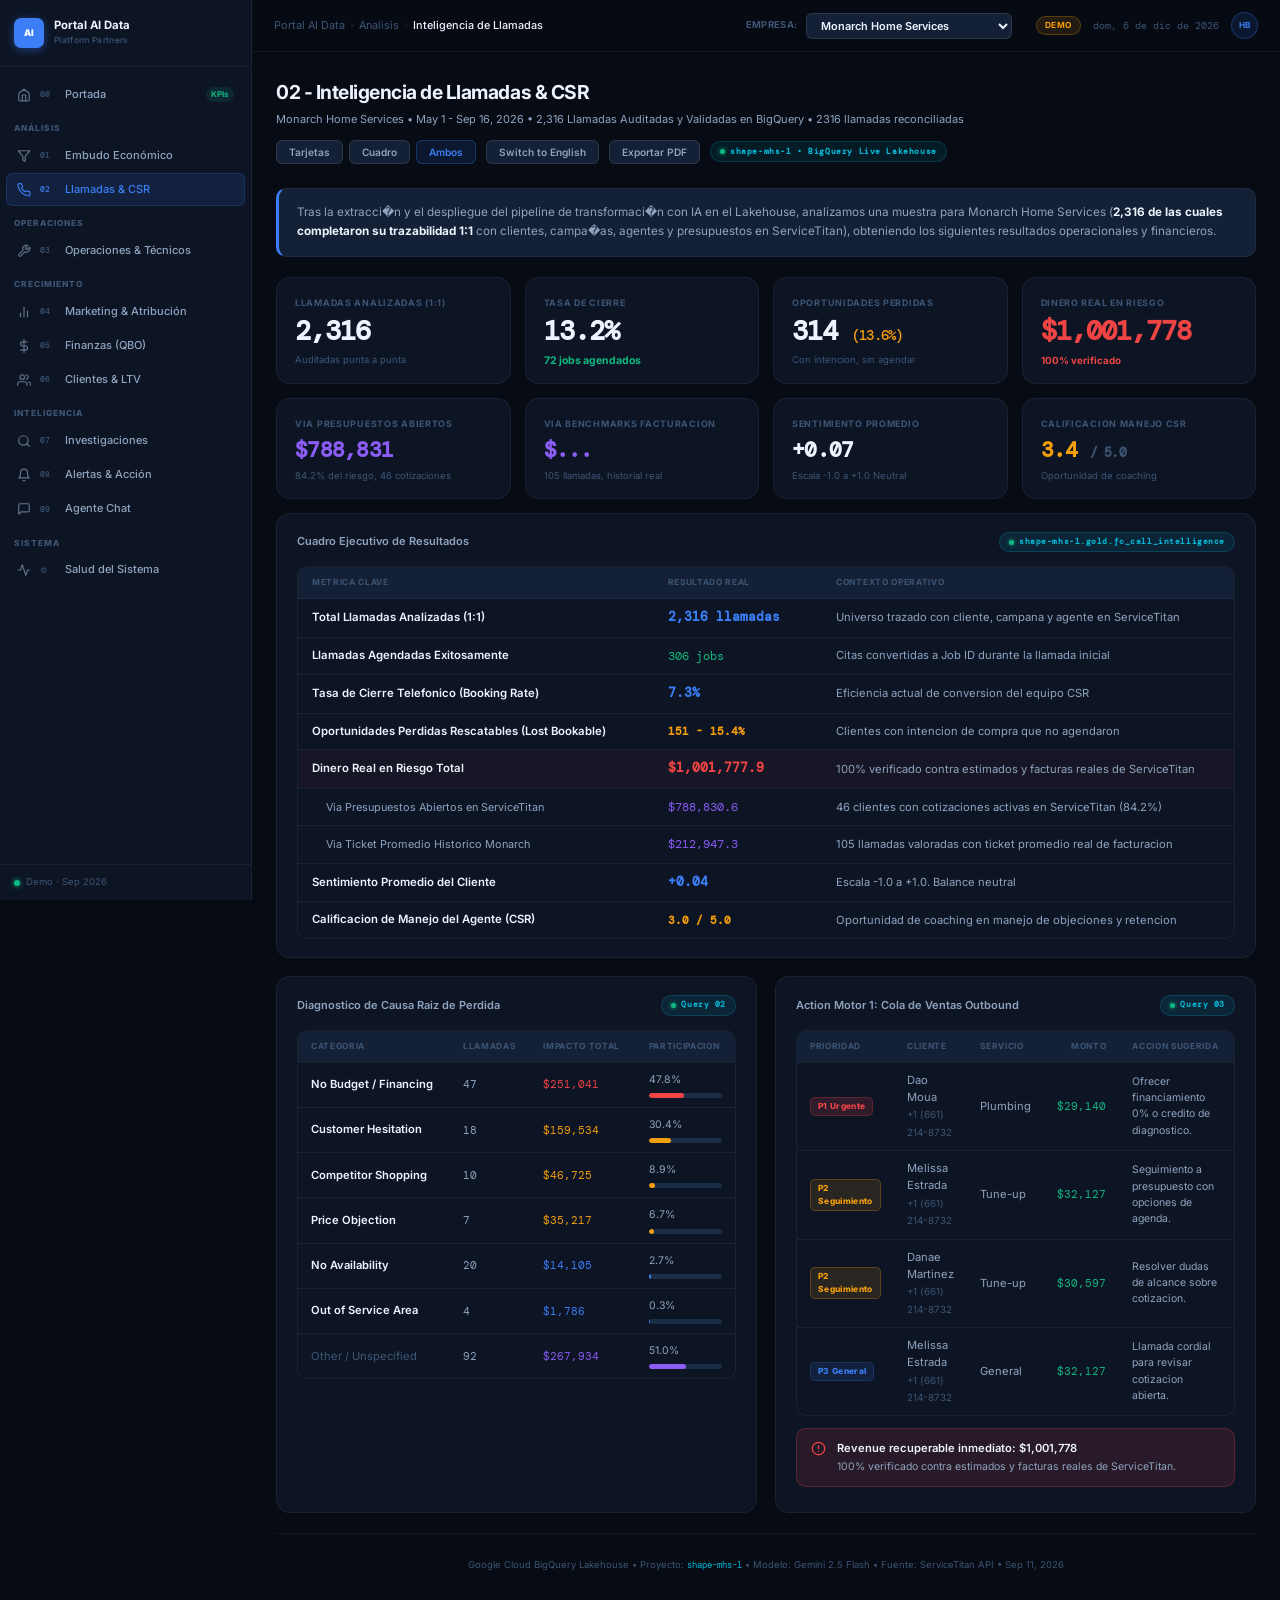
==== llamadas.html @ 559940ec "first commit" ====
﻿<!DOCTYPE html>
<html lang="es">
<head>
  <meta charset="UTF-8">
  <meta name="viewport" content="width=device-width, initial-scale=1.0">
  <meta name="page-title" content="Inteligencia de Llamadas">
  <meta name="page-section" content="Analisis">
  <title>Inteligencia de Llamadas | Portal AI Data</title>
  <link rel="preconnect" href="https://fonts.googleapis.com">
  <link href="https://fonts.googleapis.com/css2?family=Inter:wght@300;400;500;600;700;800&family=DM+Mono:wght@400;500&display=swap" rel="stylesheet">
  <link rel="stylesheet" href="css/base.css">
  <link rel="stylesheet" href="css/layout.css">
  <link rel="stylesheet" href="css/components.css">
  <style>
    .data-source-tag {
      display:inline-flex;align-items:center;gap:5px;padding:3px 9px;
      background:rgba(6,182,212,0.1);border:1px solid rgba(6,182,212,0.2);
      border-radius:100px;font-size:0.6rem;font-weight:700;letter-spacing:0.07em;
      color:var(--cyan);font-family:'DM Mono',monospace;
    }
    .data-source-tag .pulse { width:5px;height:5px;border-radius:50%;background:var(--green);box-shadow:0 0 4px var(--green);flex-shrink:0; }
    .narrative-block {
      background:var(--bg-surface-2);border:1px solid var(--border-1);
      border-left:3px solid var(--accent);border-radius:var(--radius-md);
      padding:14px 18px;margin-bottom:20px;font-size:0.8375rem;color:var(--text-2);line-height:1.65;
    }
    .narrative-block strong { color:var(--text-1); }
    .kpi-row { display:grid;grid-template-columns:repeat(4,1fr);gap:14px;margin-bottom:14px; }
    .exec-table { width:100%;border-collapse:collapse;font-size:0.8rem; }
    .exec-table thead tr { background:var(--bg-surface-2);border-bottom:1px solid var(--border-1); }
    .exec-table th { padding:9px 14px;text-align:left;font-size:0.6rem;font-weight:700;letter-spacing:0.08em;color:var(--text-3);text-transform:uppercase; }
    .exec-table td { padding:9px 14px;border-bottom:1px solid var(--border-1);color:var(--text-2);vertical-align:middle; }
    .exec-table tbody tr:last-child td { border-bottom:none; }
    .exec-table tbody tr:hover td { background:rgba(255,255,255,0.018); }
    .exec-table td.metric-name { color:var(--text-1);font-weight:600;font-size:0.8125rem; }
    .exec-table td.metric-name.sub { color:var(--text-2);font-weight:400;padding-left:28px;font-size:0.775rem; }
    .exec-table td.val-primary { color:var(--accent);font-family:'DM Mono',monospace;font-weight:700;font-size:0.9rem; }
    .exec-table td.val-danger  { color:var(--red);font-family:'DM Mono',monospace;font-weight:700;font-size:0.9rem; }
    .exec-table td.val-sub     { color:var(--purple);font-family:'DM Mono',monospace;font-size:0.85rem; }
    .exec-table td.val-pos     { color:var(--green);font-family:'DM Mono',monospace;font-size:0.85rem; }
    .exec-table tr.highlight-row td { background:rgba(239,68,68,0.04); }
    .priority-badge { display:inline-flex;padding:2px 7px;border-radius:5px;font-size:0.6rem;font-weight:800;letter-spacing:0.04em; }
    .p1 { background:rgba(239,68,68,0.15);color:var(--red);border:1px solid rgba(239,68,68,0.25); }
    .p2 { background:var(--amber-muted);color:var(--amber);border:1px solid rgba(245,158,11,0.25); }
    .p3 { background:var(--accent-muted);color:var(--accent);border:1px solid rgba(59,126,245,0.2); }
    .view-toggle { display:flex;gap:6px; }
    .vtbtn { padding:5px 12px;border-radius:var(--radius-sm);font-size:0.725rem;font-weight:600;cursor:pointer;border:1px solid var(--border-2);color:var(--text-2);background:var(--bg-surface-2);transition:all var(--t-fast); }
    .vtbtn.active { background:var(--accent-muted);border-color:rgba(59,126,245,0.3);color:var(--accent); }
    .vtbtn:hover:not(.active) { color:var(--text-1); }
    .hidden { display:none !important; }
  </style>
</head>
<body>
<aside id="sidebar"></aside>
<div class="main-wrapper">
  <header id="topbar"></header>
  <main class="page-content">

    <div class="page-header" style="display:flex;justify-content:space-between;align-items:flex-start;flex-wrap:wrap;gap:12px">
      <div>
        <h1>02 - Inteligencia de Llamadas &amp; CSR</h1>
        <p class="page-desc" id="page-desc">Monarch Home Services &bull; Muestra auditada &bull; Cargando datos...</p>
      </div>
      <div style="display:flex;align-items:center;gap:10px;flex-wrap:wrap">
        <div class="view-toggle">
          <button class="vtbtn" id="btn-cards" onclick="setView('cards')">Tarjetas</button>
          <button class="vtbtn" id="btn-table" onclick="setView('table')">Cuadro</button>
          <button class="vtbtn active" id="btn-both"  onclick="setView('both')">Ambos</button>
        </div>
        <button class="vtbtn" onclick="toggleLang()" id="lang-btn">Switch to English</button>
        <button class="vtbtn" onclick="window.print()">Exportar PDF</button>
        <span class="data-source-tag"><span class="pulse"></span><span id="data-source">Cargando...</span></span>
      </div>
    </div>

    <div class="narrative-block" id="narrative-text">Cargando contexto narrativo...</div>

    <section id="section-cards">
      <div class="kpi-row">
        <div class="kpi-card blue">
          <div class="kpi-label" data-en="Analyzed Calls (1:1)" data-es="Llamadas Analizadas (1:1)">Llamadas Analizadas (1:1)</div>
          <div class="kpi-value" id="kpi-calls">...</div>
          <div class="kpi-footer"><span class="kpi-vs" data-en="Audited end-to-end" data-es="Auditadas punta a punta">Auditadas punta a punta</span></div>
        </div>
        <div class="kpi-card green">
          <div class="kpi-label" data-en="Booking Rate" data-es="Tasa de Cierre">Tasa de Cierre</div>
          <div class="kpi-value" id="kpi-booking-rate">...</div>
          <div class="kpi-footer"><span style="color:var(--green);font-weight:700;font-size:0.75rem" data-en="72 booked jobs" data-es="72 jobs agendados">72 jobs agendados</span></div>
        </div>
        <div class="kpi-card amber">
          <div class="kpi-label" data-en="Lost Opportunities" data-es="Oportunidades Perdidas">Oportunidades Perdidas</div>
          <div class="kpi-value"><span id="kpi-lost">...</span> <span style="font-size:1rem;font-weight:500;color:var(--amber)">(<span id="kpi-lost-pct">...</span>)</span></div>
          <div class="kpi-footer"><span class="kpi-vs" data-en="High-intent non-booked" data-es="Con intencion, sin agendar">Con intencion, sin agendar</span></div>
        </div>
        <div class="kpi-card red">
          <div class="kpi-label" data-en="Revenue at Risk" data-es="Dinero Real en Riesgo">Dinero Real en Riesgo</div>
          <div class="kpi-value" style="color:var(--red)" id="kpi-revenue-risk">...</div>
          <div class="kpi-footer"><span style="color:var(--red);font-weight:700;font-size:0.7rem" data-en="100% verified" data-es="100% verificado">100% verificado</span></div>
        </div>
      </div>
      <div class="kpi-row">
        <div class="kpi-card purple">
          <div class="kpi-label" data-en="Backed by Open Estimates" data-es="Via Presupuestos Abiertos">Via Presupuestos Abiertos</div>
          <div class="kpi-value" style="font-size:1.5rem;color:var(--purple)">$<span id="kpi-open-est">...</span></div>
          <div class="kpi-footer"><span class="kpi-vs" data-en="84.2% of risk, 46 quotes" data-es="84.2% del riesgo, 46 cotizaciones">84.2% del riesgo, 46 cotizaciones</span></div>
        </div>
        <div class="kpi-card purple">
          <div class="kpi-label" data-en="Backed by Invoice Benchmarks" data-es="Via Benchmarks Facturacion">Via Benchmarks Facturacion</div>
          <div class="kpi-value" style="font-size:1.5rem;color:var(--purple)">$<span id="kpi-bench">...</span></div>
          <div class="kpi-footer"><span class="kpi-vs" data-en="105 calls, Monarch history" data-es="105 llamadas, historial real">105 llamadas, historial real</span></div>
        </div>
        <div class="kpi-card blue">
          <div class="kpi-label" data-en="Avg Customer Sentiment" data-es="Sentimiento Promedio">Sentimiento Promedio</div>
          <div class="kpi-value" style="font-size:1.5rem" id="kpi-sentiment">...</div>
          <div class="kpi-footer"><span class="kpi-vs" data-en="Scale -1.0 to +1.0 Neutral" data-es="Escala -1.0 a +1.0 Neutral">Escala -1.0 a +1.0 Neutral</span></div>
        </div>
        <div class="kpi-card amber">
          <div class="kpi-label" data-en="CSR Handling Score" data-es="Calificacion Manejo CSR">Calificacion Manejo CSR</div>
          <div class="kpi-value" style="font-size:1.5rem;color:var(--amber)"><span id="kpi-csr-score">...</span> <span style="font-size:0.9rem;color:var(--text-3)">/ 5.0</span></div>
          <div class="kpi-footer"><span class="kpi-vs" data-en="Coaching opportunity" data-es="Oportunidad de coaching">Oportunidad de coaching</span></div>
        </div>
      </div>
    </section>

    <section id="section-table" style="margin-bottom:18px">
      <div class="card">
        <div class="card-header">
          <span class="card-title" data-en="Executive Scorecard (Reconciled Metrics)" data-es="Cuadro Ejecutivo de Resultados">Cuadro Ejecutivo de Resultados</span>
          <span class="data-source-tag" style="font-size:0.58rem"><span class="pulse"></span>shape-mhs-1.gold.fc_call_intelligence</span>
        </div>
        <div class="table-wrap">
          <table class="exec-table">
            <thead><tr>
              <th data-en="Key Business Metric" data-es="Metrica Clave" style="width:38%">Metrica Clave</th>
              <th data-en="Value" data-es="Resultado Real" style="width:18%">Resultado Real</th>
              <th data-en="Business Context" data-es="Contexto Operativo">Contexto Operativo</th>
            </tr></thead>
            <tbody>
              <tr><td class="metric-name" data-en="Total Analyzed Calls (1:1)" data-es="Total Llamadas Analizadas (1:1)">Total Llamadas Analizadas (1:1)</td><td class="val-primary"><span id="kpi-table-calls">...</span> llamadas</td><td data-en="End-to-end traced in ServiceTitan" data-es="Universo trazado con cliente, campana y agente en ServiceTitan">Universo trazado con cliente, campana y agente en ServiceTitan</td></tr>
              <tr><td class="metric-name" data-en="Successfully Booked Calls" data-es="Llamadas Agendadas Exitosamente">Llamadas Agendadas Exitosamente</td><td class="val-pos"><span id="kpi-table-booked">...</span> jobs</td><td data-en="Booked during the initial call" data-es="Citas convertidas a Job ID durante la llamada inicial">Citas convertidas a Job ID durante la llamada inicial</td></tr>
              <tr><td class="metric-name" data-en="Inbound Call Booking Rate" data-es="Tasa de Cierre Telefonico">Tasa de Cierre Telefonico (Booking Rate)</td><td class="val-primary">7.3%</td><td data-en="Current CSR conversion efficiency" data-es="Eficiencia actual de conversion del equipo CSR">Eficiencia actual de conversion del equipo CSR</td></tr>
              <tr><td class="metric-name" data-en="Recoverable Lost Opportunities" data-es="Oportunidades Perdidas Rescatables">Oportunidades Perdidas Rescatables (Lost Bookable)</td><td style="color:var(--amber);font-family:'DM Mono',monospace;font-weight:700">151 - 15.4%</td><td data-en="High-intent leads that did not book" data-es="Clientes con intencion de compra que no agendaron">Clientes con intencion de compra que no agendaron</td></tr>
              <tr class="highlight-row"><td class="metric-name" data-en="Total Verified Revenue at Risk" data-es="Dinero Real en Riesgo Total">Dinero Real en Riesgo Total</td><td class="val-danger">$<span id="kpi-table-risk">...</span></td><td data-en="100% verified against ST estimates and invoices" data-es="100% verificado contra estimados y facturas reales de ServiceTitan">100% verificado contra estimados y facturas reales de ServiceTitan</td></tr>
              <tr><td class="metric-name sub" data-en="Via Open ServiceTitan Estimates" data-es="Via Presupuestos Abiertos en ServiceTitan">Via Presupuestos Abiertos en ServiceTitan</td><td class="val-sub">$<span id="kpi-table-open">...</span></td><td data-en="46 customers with active quotes (84.2%)" data-es="46 clientes con cotizaciones activas en ServiceTitan (84.2%)">46 clientes con cotizaciones activas en ServiceTitan (84.2%)</td></tr>
              <tr><td class="metric-name sub" data-en="Via Monarch Historical Invoicing" data-es="Via Ticket Promedio Historico Monarch">Via Ticket Promedio Historico Monarch</td><td class="val-sub">$<span id="kpi-table-bench">...</span></td><td data-en="105 calls priced with real invoice benchmarks" data-es="105 llamadas valoradas con ticket promedio real de facturacion">105 llamadas valoradas con ticket promedio real de facturacion</td></tr>
              <tr><td class="metric-name" data-en="Average Customer Sentiment" data-es="Sentimiento Promedio del Cliente">Sentimiento Promedio del Cliente</td><td class="val-primary">+0.04</td><td data-en="Scale -1.0 to +1.0. Neutral overall" data-es="Escala -1.0 a +1.0. Balance neutral">Escala -1.0 a +1.0. Balance neutral</td></tr>
              <tr><td class="metric-name" data-en="CSR Call Handling Score" data-es="Calificacion de Manejo del Agente CSR">Calificacion de Manejo del Agente (CSR)</td><td style="color:var(--amber);font-family:'DM Mono',monospace;font-weight:700">3.0 / 5.0</td><td data-en="Opportunity to improve objection handling" data-es="Oportunidad de coaching en manejo de objeciones">Oportunidad de coaching en manejo de objeciones y retencion</td></tr>
            </tbody>
          </table>
        </div>
      </div>
    </section>

    <div class="grid-2">
      <div class="card">
        <div class="card-header">
          <span class="card-title" data-en="Lost Reason Breakdown (Root Cause)" data-es="Diagnostico de Causa Raiz">Diagnostico de Causa Raiz de Perdida</span>
          <span class="data-source-tag" style="font-size:0.58rem"><span class="pulse"></span>Query 02</span>
        </div>
        <div class="table-wrap">
          <table class="data-table">
            <thead><tr>
              <th data-en="Category" data-es="Categoria">Categoria</th>
              <th data-en="Calls" data-es="Llamadas">Llamadas</th>
              <th data-en="Total Value" data-es="Impacto Total">Impacto Total</th>
              <th data-en="Share" data-es="Participacion">Participacion</th>
            </tr></thead>
            <tbody>
              <tr><td class="pri">No Budget / Financing</td><td class="mono">47</td><td class="mono" style="color:var(--red)">$251,041</td><td><div style="font-size:.75rem;margin-bottom:2px">47.8%</div><div class="progress"><div class="progress-fill red" style="width:47.8%"></div></div></td></tr>
              <tr><td class="pri">Customer Hesitation</td><td class="mono">18</td><td class="mono" style="color:var(--amber)">$159,534</td><td><div style="font-size:.75rem;margin-bottom:2px">30.4%</div><div class="progress"><div class="progress-fill amber" style="width:30.4%"></div></div></td></tr>
              <tr><td class="pri">Competitor Shopping</td><td class="mono">10</td><td class="mono" style="color:var(--amber)">$46,725</td><td><div style="font-size:.75rem;margin-bottom:2px">8.9%</div><div class="progress"><div class="progress-fill amber" style="width:8.9%"></div></div></td></tr>
              <tr><td class="pri">Price Objection</td><td class="mono">7</td><td class="mono" style="color:var(--amber)">$35,217</td><td><div style="font-size:.75rem;margin-bottom:2px">6.7%</div><div class="progress"><div class="progress-fill amber" style="width:6.7%"></div></div></td></tr>
              <tr><td class="pri">No Availability</td><td class="mono">20</td><td class="mono" style="color:var(--accent)">$14,105</td><td><div style="font-size:.75rem;margin-bottom:2px">2.7%</div><div class="progress"><div class="progress-fill blue" style="width:2.7%"></div></div></td></tr>
              <tr><td class="pri">Out of Service Area</td><td class="mono">4</td><td class="mono" style="color:var(--accent)">$1,786</td><td><div style="font-size:.75rem;margin-bottom:2px">0.3%</div><div class="progress"><div class="progress-fill blue" style="width:0.3%"></div></div></td></tr>
              <tr><td style="color:var(--text-3)">Other / Unspecified</td><td class="mono">92</td><td class="mono" style="color:var(--purple)">$267,934</td><td><div style="font-size:.75rem;margin-bottom:2px">51.0%</div><div class="progress"><div class="progress-fill purple" style="width:51%"></div></div></td></tr>
            </tbody>
          </table>
        </div>
      </div>

      <div class="card">
        <div class="card-header">
          <span class="card-title" data-en="Action Motor 1: Sales Recovery Queue" data-es="Action Motor 1: Cola de Ventas Outbound">Action Motor 1: Cola de Ventas Outbound</span>
          <span class="data-source-tag" style="font-size:0.58rem"><span class="pulse"></span>Query 03</span>
        </div>
        <div class="table-wrap">
          <table class="data-table">
            <thead><tr>
              <th data-en="Priority" data-es="Prioridad">Prioridad</th>
              <th data-en="Customer" data-es="Cliente">Cliente</th>
              <th data-en="Service" data-es="Servicio">Servicio</th>
              <th data-en="Amount" data-es="Monto" class="r">Monto</th>
              <th data-en="Suggested Action" data-es="Accion Sugerida">Accion Sugerida</th>
            </tr></thead>
            <tbody>
              <tr><td><span class="priority-badge p1" data-en="P1 Urgent" data-es="P1 Urgente">P1 Urgente</span></td><td><span class="pri">Dao Moua</span><br><span style="color:var(--text-3);font-size:.7rem">+1 (661) 214-8732</span></td><td>Plumbing</td><td class="mono r" style="color:var(--green)">$29,140</td><td style="font-size:.75rem" data-en="Offer 0% financing or diagnostic fee credit." data-es="Ofrecer financiamiento 0% o credito de diagnostico.">Ofrecer financiamiento 0% o credito de diagnostico.</td></tr>
              <tr><td><span class="priority-badge p2" data-en="P2 Follow-up" data-es="P2 Seguimiento">P2 Seguimiento</span></td><td><span class="pri">Melissa Estrada</span><br><span style="color:var(--text-3);font-size:.7rem">+1 (661) 214-8732</span></td><td>Tune-up</td><td class="mono r" style="color:var(--green)">$32,127</td><td style="font-size:.75rem" data-en="Follow up on open estimate with schedule options." data-es="Seguimiento a presupuesto con opciones de agenda.">Seguimiento a presupuesto con opciones de agenda.</td></tr>
              <tr><td><span class="priority-badge p2" data-en="P2 Follow-up" data-es="P2 Seguimiento">P2 Seguimiento</span></td><td><span class="pri">Danae Martinez</span><br><span style="color:var(--text-3);font-size:.7rem">+1 (661) 214-8732</span></td><td>Tune-up</td><td class="mono r" style="color:var(--green)">$30,597</td><td style="font-size:.75rem" data-en="Resolve scope doubts on installation quote." data-es="Resolver dudas de alcance sobre cotizacion.">Resolver dudas de alcance sobre cotizacion.</td></tr>
              <tr><td><span class="priority-badge p3" data-en="P3 General" data-es="P3 General">P3 General</span></td><td><span class="pri">Melissa Estrada</span><br><span style="color:var(--text-3);font-size:.7rem">+1 (661) 214-8732</span></td><td>General</td><td class="mono r" style="color:var(--green)">$32,127</td><td style="font-size:.75rem" data-en="Cordial follow-up call to review quotation." data-es="Llamada cordial para revisar cotizacion abierta.">Llamada cordial para revisar cotizacion abierta.</td></tr>
            </tbody>
          </table>
        </div>
        <div class="alert alert-critical" style="margin-top:12px">
          <svg viewBox="0 0 24 24" fill="none" stroke="currentColor" stroke-width="2" stroke-linecap="round" stroke-linejoin="round"><circle cx="12" cy="12" r="10"/><line x1="12" y1="8" x2="12" y2="12"/><line x1="12" y1="16" x2="12.01" y2="16"/></svg>
          <div class="alert-content">
            <div class="alert-title">Revenue recuperable inmediato: $<span id="kpi-alert-risk-2">...</span></div>
            <div class="alert-body" data-en="100% verified against real ServiceTitan estimates and invoices." data-es="100% verificado contra estimados y facturas reales de ServiceTitan.">100% verificado contra estimados y facturas reales de ServiceTitan.</div>
          </div>
        </div>
      </div>
    </div>

    <div style="text-align:center;padding:24px 0;font-size:.675rem;color:var(--text-3);border-top:1px solid var(--border-1);margin-top:8px">
      Google Cloud BigQuery Lakehouse &bull; Proyecto: <span style="font-family:'DM Mono',monospace;color:var(--cyan)">shape-mhs-1</span> &bull; Modelo: Gemini 2.5 Flash &bull; Fuente: ServiceTitan API &bull; Sep 11, 2026
    </div>

  </main>
</div>


<script src="js/data.js"></script>
<script src="data/monarch.js"></script>
<script src="data/demo.js"></script>
<script src="js/data-engine.js"></script>
<script>
document.addEventListener('dataLoaded', (e) => {
  const d = e.detail.data;
  const fmtMoney = (val) => new Intl.NumberFormat('en-US', { style: 'currency', currency: 'USD', maximumFractionDigits: 0 }).format(val);
  const fmtNum = (val) => new Intl.NumberFormat('en-US').format(val);
  const fmtPct = (val) => val.toFixed(1) + '%';
  
  const el = (id) => document.getElementById(id);
  if(!el('page-desc')) return;
  
  el('page-desc').innerHTML = `${d.companyName} &bull; ${d.meta.period} &bull; ${d.meta.note} &bull; ${d.kpis.totalCalls} llamadas reconciliadas`;
  el('data-source').innerText = d.meta.source;
  
  el('narrative-text').innerHTML = `Tras la extracci�n y el despliegue del pipeline de transformaci�n con IA en el Lakehouse, analizamos una muestra para ${d.companyName} (<strong>${fmtNum(d.kpis.totalCalls)} de las cuales completaron su trazabilidad 1:1</strong> con clientes, campa�as, agentes y presupuestos en ServiceTitan), obteniendo los siguientes resultados operacionales y financieros.`;
  
  // KPIs
  if(el('kpi-calls')) el('kpi-calls').innerText = fmtNum(d.kpis.totalCalls);
  if(el('kpi-booking-rate')) el('kpi-booking-rate').innerText = fmtPct(d.kpis.bookingRate);
  if(el('kpi-booked')) el('kpi-booked').innerText = d.kpis.totalCalls ? Math.round(d.kpis.totalCalls * (d.kpis.bookingRate/100)) : 0;
  if(el('kpi-lost')) el('kpi-lost').innerText = fmtNum(d.kpis.lostOpportunities);
  if(el('kpi-lost-pct')) el('kpi-lost-pct').innerText = fmtPct(d.kpis.lostPercentage);
  if(el('kpi-revenue-risk')) el('kpi-revenue-risk').innerText = fmtMoney(d.kpis.revenueAtRisk);
  if(el('kpi-open-count')) el('kpi-open-count').innerText = d.kpis.openEstimatesCount;
  if(el('kpi-open-est')) el('kpi-open-est').innerText = new Intl.NumberFormat('en-US', {maximumFractionDigits: 0}).format(d.kpis.backedByOpenEstimates);
  if(el('kpi-sentiment')) el('kpi-sentiment').innerText = d.kpis.avgSentiment > 0 ? '+' + d.kpis.avgSentiment : d.kpis.avgSentiment;
  if(el('kpi-csr-score')) el('kpi-csr-score').innerText = d.kpis.csrHandlingScore.toFixed(1);
  
  // Tables

  if(el('kpi-table-calls')) el('kpi-table-calls').innerText = fmtNum(d.kpis.totalCalls);
  if(el('kpi-table-booked')) el('kpi-table-booked').innerText = Math.round(d.kpis.totalCalls * (d.kpis.bookingRate/100));
  if(el('kpi-table-risk')) el('kpi-table-risk').innerText = new Intl.NumberFormat('en-US', {maximumFractionDigits: 2}).format(d.kpis.revenueAtRisk);
  if(el('kpi-table-open')) el('kpi-table-open').innerText = new Intl.NumberFormat('en-US', {maximumFractionDigits: 2}).format(d.kpis.backedByOpenEstimates);
  if(el('kpi-table-bench')) el('kpi-table-bench').innerText = new Intl.NumberFormat('en-US', {maximumFractionDigits: 2}).format(d.kpis.backedByInvoiceBenchmarks);
  if(el('kpi-alert-risk-2')) el('kpi-alert-risk-2').innerText = new Intl.NumberFormat('en-US', {maximumFractionDigits: 0}).format(d.kpis.revenueAtRisk);
  
  if(el('render-causes-full')) {
    const totalImpact = d.rootCauses.reduce((acc, curr) => acc + curr.impact, 0);
    el('render-causes-full').innerHTML = d.rootCauses.map(c => {
      const pct = (c.impact / totalImpact * 100).toFixed(1) + '%';
      return `<tr>
        <td class="pri">${c.reason}</td>
        <td class="mono">${c.count}</td>
        <td class="mono" style="color:var(--amber)">${fmtMoney(c.impact)}</td>
        <td><div style="font-size:.75rem;margin-bottom:2px">${pct}</div><div class="progress"><div class="progress-fill amber" style="width:${pct}"></div></div></td>
      </tr>`;
    }).join('');
  }

  if(el('render-csr-full')) {
    el('render-csr-full').innerHTML = d.csrRanking.map(c => 
      `<tr>
        <td class="metric-name">${c.name}</td>
        <td style="text-align:center">${c.calls}</td>
        <td style="text-align:center">${c.booked}</td>
        <td class="val-primary" style="text-align:right">${c.rate.toFixed(1)}%</td>
        <td class="val-danger" style="text-align:right">${fmtMoney(c.risk)}</td>
      </tr>`
    ).join('');
  }
  
  if(el('render-queue-full')) {
    el('render-queue-full').innerHTML = d.lostQueue.map(q => 
      `<tr style="cursor:pointer" onclick="alert('Drill-down a llamada ${q.id} (En desarrollo)')">
        <td><span class="priority-badge ${q.priority.toLowerCase()}">${q.priority}</span></td>
        <td style="color:var(--text-3)">${q.date}</td>
        <td class="metric-name">${q.customer}</td>
        <td>${q.csr}</td>
        <td><span style="display:inline-flex;padding:2px 6px;background:rgba(255,255,255,0.05);border-radius:4px">${q.reason}</span></td>
        <td class="val-danger" style="text-align:right">${fmtMoney(q.amount)}</td>
        <td style="font-size:0.7rem;color:var(--text-2);line-height:1.4">${q.description}</td>
      </tr>`
    ).join('');
  }
});
</script>

<script src="js/nav.js"></script>
<script>
  function setView(v) {
    ['cards','table','both'].forEach(id => document.getElementById('btn-'+id).classList.remove('active'));
    document.getElementById('btn-'+v).classList.add('active');
    const c = document.getElementById('section-cards');
    const t = document.getElementById('section-table');
    if (v==='cards') { c.classList.remove('hidden'); t.classList.add('hidden'); }
    else if (v==='table') { c.classList.add('hidden'); t.classList.remove('hidden'); }
    else { c.classList.remove('hidden'); t.classList.remove('hidden'); }
  }
  let lang = 'es';
  function toggleLang() {
    lang = lang==='es' ? 'en' : 'es';
    document.getElementById('lang-btn').textContent = lang==='es' ? 'Switch to English' : 'Cambiar a Espanol';
    document.querySelectorAll('[data-en]').forEach(el => { el.textContent = el.getAttribute('data-'+lang); });
  }
</script>
</body>
</html>
---- css/base.css ----
/* ============================================
   BASE.CSS — Variables, Reset, Tipografía
   Portal AI Data | Platform Partners
   ============================================ */

:root {
  /* ── Backgrounds ── */
  --bg-app:        #060B14;
  --bg-surface:    #0D1525;
  --bg-surface-2:  #132035;
  --bg-surface-3:  #1A2D47;

  /* ── Accentos ── */
  --accent:        #3B7EF5;
  --accent-hover:  #2D6FE0;
  --accent-muted:  rgba(59,126,245,0.12);
  --green:         #10B981;
  --green-muted:   rgba(16,185,129,0.12);
  --amber:         #F59E0B;
  --amber-muted:   rgba(245,158,11,0.12);
  --red:           #EF4444;
  --red-muted:     rgba(239,68,68,0.12);
  --cyan:          #06B6D4;
  --cyan-muted:    rgba(6,182,212,0.12);
  --purple:        #8B5CF6;
  --purple-muted:  rgba(139,92,246,0.12);

  /* ── Texto ── */
  --text-1:        #EEF4FF;
  --text-2:        #8FA3BE;
  --text-3:        #3E5574;

  /* ── Bordes ── */
  --border-1:      rgba(255,255,255,0.055);
  --border-2:      rgba(255,255,255,0.10);

  /* ── Dimensiones ── */
  --sidebar-w:     252px;
  --topbar-h:      52px;
  --radius-sm:     6px;
  --radius-md:     10px;
  --radius-lg:     14px;

  /* ── Sombras ── */
  --shadow-sm:     0 1px 4px rgba(0,0,0,0.45);
  --shadow-md:     0 4px 18px rgba(0,0,0,0.55);
  --shadow-lg:     0 8px 36px rgba(0,0,0,0.65);

  /* ── Transiciones ── */
  --t-fast:        140ms ease;
  --t-med:         240ms ease;
}

/* ── Reset ── */
*, *::before, *::after { box-sizing: border-box; margin: 0; padding: 0; }
html { font-size: 14px; scroll-behavior: smooth; }
body {
  font-family: 'Inter', -apple-system, BlinkMacSystemFont, 'Segoe UI', sans-serif;
  background: var(--bg-app);
  color: var(--text-1);
  line-height: 1.55;
  -webkit-font-smoothing: antialiased;
  -moz-osx-font-smoothing: grayscale;
  min-height: 100vh;
  display: flex;
}
a    { color: inherit; text-decoration: none; }
button { font-family: inherit; cursor: pointer; border: none; background: none; }
input, select, textarea { font-family: inherit; font-size: inherit; background: none; border: none; outline: none; color: var(--text-1); }
ul, ol { list-style: none; }

/* ── Tipografía ── */
.t-display { font-size: 2.25rem; font-weight: 800; letter-spacing: -0.035em; line-height: 1.1; }
.t-h1      { font-size: 1.625rem; font-weight: 700; letter-spacing: -0.025em; line-height: 1.2; }
.t-h2      { font-size: 1.2rem;   font-weight: 600; letter-spacing: -0.015em; }
.t-h3      { font-size: 0.9375rem; font-weight: 600; }
.t-body    { font-size: 0.875rem; }
.t-small   { font-size: 0.75rem; }
.t-label   { font-size: 0.6875rem; font-weight: 700; letter-spacing: 0.09em; text-transform: uppercase; }
.t-mono    { font-family: 'DM Mono', 'Courier New', monospace; }
.t-muted   { color: var(--text-2); }
.t-dim     { color: var(--text-3); }
.t-green   { color: var(--green); }
.t-red     { color: var(--red); }
.t-amber   { color: var(--amber); }

/* ── Utilidades ── */
.flex           { display: flex; }
.flex-col       { display: flex; flex-direction: column; }
.items-center   { align-items: center; }
.items-start    { align-items: flex-start; }
.justify-between{ justify-content: space-between; }
.justify-center { justify-content: center; }
.gap-1  { gap: 4px; }
.gap-2  { gap: 8px; }
.gap-3  { gap: 12px; }
.gap-4  { gap: 16px; }
.gap-6  { gap: 24px; }
.gap-8  { gap: 32px; }
.w-full { width: 100%; }
.ml-auto{ margin-left: auto; }
.mt-1   { margin-top: 4px; }
.mt-2   { margin-top: 8px; }
.mt-4   { margin-top: 16px; }
.mb-2   { margin-bottom: 8px; }
.mb-4   { margin-bottom: 16px; }

/* ── Tag Demo ── */
.demo-tag {
  display: inline-flex; align-items: center; gap: 4px;
  padding: 2px 8px;
  background: var(--amber-muted);
  color: var(--amber);
  border: 1px solid rgba(245,158,11,0.25);
  border-radius: 100px;
  font-size: 0.6rem; font-weight: 700; letter-spacing: 0.07em; text-transform: uppercase;
}

/* ── Scrollbar global ── */
::-webkit-scrollbar        { width: 4px; height: 4px; }
::-webkit-scrollbar-track  { background: transparent; }
::-webkit-scrollbar-thumb  { background: var(--border-2); border-radius: 3px; }
::-webkit-scrollbar-thumb:hover { background: var(--text-3); }
---- css/layout.css ----
/* ============================================
   LAYOUT.CSS — Sidebar, Topbar, Content Grid
   Portal AI Data | Platform Partners
   ============================================ */

/* ── Sidebar ── */
.sidebar {
  position: fixed; top: 0; left: 0;
  width: var(--sidebar-w);
  height: 100vh;
  background: var(--bg-surface);
  border-right: 1px solid var(--border-1);
  display: flex; flex-direction: column;
  z-index: 100;
  overflow: hidden;
}

.sidebar-brand {
  display: flex; align-items: center; gap: 10px;
  padding: 18px 14px;
  border-bottom: 1px solid var(--border-1);
  flex-shrink: 0;
}
.sidebar-brand-icon {
  width: 30px; height: 30px;
  background: var(--accent);
  border-radius: 7px;
  display: flex; align-items: center; justify-content: center;
  font-size: 0.65rem; font-weight: 900; color: #fff;
  letter-spacing: -0.05em; flex-shrink: 0;
  box-shadow: 0 2px 10px rgba(59,126,245,0.4);
}
.brand-title { display: block; font-size: 0.8125rem; font-weight: 700; color: var(--text-1); line-height: 1.2; }
.brand-sub   { display: block; font-size: 0.6rem; font-weight: 500; color: var(--text-3); letter-spacing: 0.04em; margin-top: 1px; }

/* ── Sidebar Nav ── */
.sidebar-nav { flex: 1; overflow-y: auto; padding: 10px 0 4px; }
.sidebar-nav::-webkit-scrollbar { width: 2px; }
.sidebar-nav::-webkit-scrollbar-thumb { background: var(--border-1); }

.nav-group-label {
  padding: 10px 14px 3px;
  font-size: 0.595rem; font-weight: 800;
  letter-spacing: 0.12em; color: var(--text-3);
  text-transform: uppercase;
}
.nav-item {
  display: flex; align-items: center; gap: 9px;
  padding: 7px 10px; margin: 1px 6px;
  border-radius: var(--radius-sm);
  color: var(--text-2); font-size: 0.7875rem; font-weight: 500;
  transition: all var(--t-fast);
  cursor: pointer; user-select: none;
  border: 1px solid transparent;
}
.nav-item:hover { background: var(--bg-surface-2); color: var(--text-1); }
.nav-item.active {
  background: var(--accent-muted); color: var(--accent);
  border-color: rgba(59,126,245,0.18);
}
.nav-icon { width: 14px; height: 14px; flex-shrink: 0; opacity: 0.65; }
.nav-item.active .nav-icon { opacity: 1; }
.nav-num {
  font-family: 'DM Mono', monospace;
  font-size: 0.6rem; font-weight: 500;
  color: var(--text-3); min-width: 16px; flex-shrink: 0;
}
.nav-item.active .nav-num { color: var(--accent); }
.nav-label { flex: 1; }
.nav-badge {
  margin-left: auto;
  padding: 1px 5px;
  background: var(--green-muted); color: var(--green);
  border-radius: 100px; font-size: 0.575rem; font-weight: 700;
}

/* ── Sidebar Footer ── */
.sidebar-footer {
  padding: 10px 14px;
  border-top: 1px solid var(--border-1);
  flex-shrink: 0;
}
.data-freshness {
  display: flex; align-items: center; gap: 6px;
  font-size: 0.675rem; color: var(--text-3);
}
.dot { width: 6px; height: 6px; border-radius: 50%; flex-shrink: 0; }
.dot-green { background: var(--green); box-shadow: 0 0 5px var(--green); }
.dot-amber { background: var(--amber); box-shadow: 0 0 5px var(--amber); }
.dot-red   { background: var(--red);   box-shadow: 0 0 5px var(--red); }

/* ── Main Wrapper ── */
.main-wrapper {
  margin-left: var(--sidebar-w);
  flex: 1; display: flex; flex-direction: column;
  min-height: 100vh; min-width: 0;
}

/* ── Topbar ── */
.topbar {
  position: sticky; top: 0;
  height: var(--topbar-h);
  background: rgba(6,11,20,0.88);
  backdrop-filter: blur(14px);
  -webkit-backdrop-filter: blur(14px);
  border-bottom: 1px solid var(--border-1);
  display: flex; align-items: center; justify-content: space-between;
  padding: 0 22px;
  z-index: 50; flex-shrink: 0;
}
.breadcrumbs {
  display: flex; align-items: center; gap: 5px;
  font-size: 0.775rem; color: var(--text-3);
}
.breadcrumbs .sep { opacity: 0.35; }
.breadcrumbs .crumb-cur { color: var(--text-1); font-weight: 500; }
.topbar-right { display: flex; align-items: center; gap: 12px; }
.topbar-date  { font-size: 0.7rem; color: var(--text-3); font-family: 'DM Mono', monospace; }
.avatar {
  width: 27px; height: 27px;
  background: var(--accent-muted); border: 1px solid rgba(59,126,245,0.28);
  border-radius: 50%;
  display: flex; align-items: center; justify-content: center;
  font-size: 0.6rem; font-weight: 700; color: var(--accent);
}

/* ── Page Content ── */
.page-content { flex: 1; padding: 26px 24px 52px; max-width: 1560px; }

.page-header { margin-bottom: 24px; }
.page-header h1 {
  font-size: 1.375rem; font-weight: 700; letter-spacing: -0.025em;
  color: var(--text-1); margin-bottom: 3px;
}
.page-header .page-desc { font-size: 0.7875rem; color: var(--text-2); }

/* ── Grids ── */
.grid-4   { display: grid; grid-template-columns: repeat(4,1fr); gap: 14px; margin-bottom: 20px; }
.grid-3   { display: grid; grid-template-columns: repeat(3,1fr); gap: 16px; margin-bottom: 20px; }
.grid-2   { display: grid; grid-template-columns: 1fr 1fr;       gap: 18px; margin-bottom: 20px; }
.grid-2-1 { display: grid; grid-template-columns: 2fr 1fr;       gap: 18px; margin-bottom: 20px; }
.grid-1-2 { display: grid; grid-template-columns: 1fr 2fr;       gap: 18px; margin-bottom: 20px; }
.grid-3-2 { display: grid; grid-template-columns: 3fr 2fr;       gap: 18px; margin-bottom: 20px; }
.span-2   { grid-column: span 2; }
.span-3   { grid-column: span 3; }
.span-4   { grid-column: span 4; }

.section-label {
  font-size: 0.6rem; font-weight: 800; letter-spacing: 0.1em;
  color: var(--text-3); text-transform: uppercase; margin-bottom: 10px;
}
---- css/components.css ----
/* ============================================
   COMPONENTS.CSS — Cards, Tablas, Badges, etc.
   Portal AI Data | Platform Partners
   ============================================ */

/* ── Card Base ── */
.card {
  background: var(--bg-surface);
  border: 1px solid var(--border-1);
  border-radius: var(--radius-lg);
  padding: 18px 20px;
  position: relative; overflow: hidden;
  transition: border-color var(--t-med);
}
.card:hover { border-color: var(--border-2); }
.card-header {
  display: flex; align-items: center; justify-content: space-between;
  margin-bottom: 14px;
}
.card-title {
  font-size: 0.7875rem; font-weight: 600; color: var(--text-2);
  display: flex; align-items: center; gap: 7px;
}
.card-title svg { width: 14px; height: 14px; color: var(--accent); flex-shrink: 0; }

/* ── KPI Card ── */
.kpi-card {
  background: var(--bg-surface);
  border: 1px solid var(--border-1);
  border-radius: var(--radius-lg);
  padding: 18px 18px 14px;
  position: relative; overflow: hidden;
  transition: all var(--t-med); cursor: default;
}
.kpi-card::before {
  content: ''; position: absolute; top: 0; left: 0; right: 0; height: 2px;
  opacity: 0; transition: opacity var(--t-med);
}
.kpi-card:hover { border-color: var(--border-2); transform: translateY(-1px); box-shadow: var(--shadow-md); }
.kpi-card:hover::before { opacity: 1; }

/* Color accent top borders */
.kpi-card.blue::before,
.kpi-card::before          { background: var(--accent); }
.kpi-card.green::before    { background: var(--green); }
.kpi-card.amber::before    { background: var(--amber); }
.kpi-card.red::before      { background: var(--red); }
.kpi-card.purple::before   { background: var(--purple); }
.kpi-card.cyan::before     { background: var(--cyan); }

.kpi-label {
  font-size: 0.6375rem; font-weight: 700; letter-spacing: 0.08em;
  color: var(--text-3); text-transform: uppercase; margin-bottom: 9px;
}
.kpi-value {
  font-size: 1.9rem; font-weight: 800; letter-spacing: -0.035em;
  color: var(--text-1); line-height: 1;
  font-family: 'DM Mono', monospace; margin-bottom: 8px;
}
.kpi-footer { display: flex; align-items: center; gap: 7px; }
.kpi-trend {
  display: inline-flex; align-items: center; gap: 2px;
  padding: 2px 6px; border-radius: 100px;
  font-size: 0.675rem; font-weight: 700; font-family: 'DM Mono', monospace;
}
.kpi-trend.up   { background: var(--green-muted); color: var(--green); }
.kpi-trend.down { background: var(--red-muted);   color: var(--red); }
.kpi-trend.flat { background: var(--amber-muted); color: var(--amber); }
.kpi-vs { font-size: 0.675rem; color: var(--text-3); }
.kpi-sparkline { margin-top: 10px; height: 38px; position: relative; }

/* ── Embudo / Funnel ── */
.funnel-row {
  display: grid; grid-template-columns: 110px 1fr 72px 60px;
  align-items: center; gap: 10px; padding: 7px 0;
}
.funnel-step-label { font-size: 0.775rem; font-weight: 500; color: var(--text-2); }
.funnel-bar-wrap {
  background: var(--bg-surface-2); border-radius: 3px; height: 20px; overflow: hidden;
}
.funnel-bar-fill { height: 100%; border-radius: 3px; transition: width 0.7s ease; }
.funnel-value {
  font-family: 'DM Mono', monospace; font-size: 0.775rem;
  font-weight: 600; color: var(--text-1); text-align: right;
}
.funnel-drop { font-family: 'DM Mono', monospace; font-size: 0.675rem; color: var(--text-3); text-align: right; }
.funnel-drop.bad { color: var(--red); }

/* ── Data Table ── */
.table-wrap { overflow-x: auto; border-radius: var(--radius-md); border: 1px solid var(--border-1); }
.data-table { width: 100%; border-collapse: collapse; font-size: 0.8rem; }
.data-table thead tr { background: var(--bg-surface-2); border-bottom: 1px solid var(--border-1); }
.data-table th {
  padding: 9px 13px; text-align: left;
  font-size: 0.6rem; font-weight: 700; letter-spacing: 0.08em;
  color: var(--text-3); text-transform: uppercase; white-space: nowrap;
}
.data-table th.r { text-align: right; }
.data-table td {
  padding: 9px 13px; border-bottom: 1px solid var(--border-1);
  color: var(--text-2); vertical-align: middle;
}
.data-table td.r { text-align: right; }
.data-table tbody tr:last-child td { border-bottom: none; }
.data-table tbody tr:hover td { background: rgba(255,255,255,0.02); }
.data-table td.pri { color: var(--text-1); font-weight: 600; }
.data-table td.mono { font-family: 'DM Mono', monospace; font-size: 0.775rem; }

/* ── Badges ── */
.badge {
  display: inline-flex; align-items: center;
  padding: 2px 7px; border-radius: 100px;
  font-size: 0.6rem; font-weight: 700; letter-spacing: 0.04em;
}
.badge-green  { background: var(--green-muted);  color: var(--green); }
.badge-red    { background: var(--red-muted);    color: var(--red); }
.badge-amber  { background: var(--amber-muted);  color: var(--amber); }
.badge-blue   { background: var(--accent-muted); color: var(--accent); }
.badge-purple { background: var(--purple-muted); color: var(--purple); }
.badge-cyan   { background: var(--cyan-muted);   color: var(--cyan); }
.badge-gray   { background: var(--bg-surface-3); color: var(--text-2); }

/* ── Alert Banners ── */
.alert {
  display: flex; align-items: flex-start; gap: 11px;
  padding: 11px 14px; border-radius: var(--radius-md);
  font-size: 0.8rem; margin-bottom: 7px; border-width: 1px; border-style: solid;
}
.alert svg { width: 15px; height: 15px; flex-shrink: 0; margin-top: 1px; }
.alert-content { flex: 1; }
.alert-title { font-weight: 600; color: var(--text-1); margin-bottom: 1px; font-size: 0.8rem; }
.alert-body  { color: var(--text-2); font-size: 0.75rem; }
.alert-critical { background: var(--red-muted);    border-color: rgba(239,68,68,0.25);   }
.alert-warning  { background: var(--amber-muted);  border-color: rgba(245,158,11,0.25);  }
.alert-info     { background: var(--accent-muted); border-color: rgba(59,126,245,0.2);   }
.alert-success  { background: var(--green-muted);  border-color: rgba(16,185,129,0.25);  }
.alert-critical svg { color: var(--red); }
.alert-warning  svg { color: var(--amber); }
.alert-info     svg { color: var(--accent); }
.alert-success  svg { color: var(--green); }

/* ── Chart Container ── */
.chart-wrap { position: relative; width: 100%; }

/* ── Progress Bar ── */
.progress { height: 5px; background: var(--bg-surface-3); border-radius: 3px; overflow: hidden; margin-top: 5px; }
.progress-fill { height: 100%; border-radius: 3px; transition: width 0.8s ease; }
.progress-fill.blue   { background: var(--accent); }
.progress-fill.green  { background: var(--green); }
.progress-fill.amber  { background: var(--amber); }
.progress-fill.red    { background: var(--red); }
.progress-fill.purple { background: var(--purple); }
.progress-fill.cyan   { background: var(--cyan); }

/* ── Stat Row ── */
.stat-row {
  display: flex; justify-content: space-between; align-items: center;
  padding: 7px 0; border-bottom: 1px solid var(--border-1);
}
.stat-row:last-child { border-bottom: none; }
.stat-label { font-size: 0.775rem; color: var(--text-2); }
.stat-val   { font-size: 0.825rem; font-weight: 600; color: var(--text-1); font-family: 'DM Mono', monospace; }

/* ── Quick Access Card ── */
.quick-card {
  display: flex; align-items: center; gap: 12px;
  padding: 12px 14px;
  background: var(--bg-surface);
  border: 1px solid var(--border-1);
  border-radius: var(--radius-md);
  cursor: pointer; transition: all var(--t-fast); color: inherit;
}
.quick-card:hover {
  background: var(--bg-surface-2); border-color: var(--border-2);
  transform: translateY(-1px); box-shadow: var(--shadow-sm);
}
.quick-card-icon {
  width: 34px; height: 34px; border-radius: var(--radius-sm);
  display: flex; align-items: center; justify-content: center;
  flex-shrink: 0; font-size: 0.6rem; font-weight: 900;
  font-family: 'DM Mono', monospace;
}
.quick-card-num  { font-size: 0.6rem; font-weight: 700; color: var(--text-3); letter-spacing: 0.05em; margin-bottom: 1px; }
.quick-card-name { font-size: 0.8rem; font-weight: 600; color: var(--text-1); }
.quick-card-desc { font-size: 0.675rem; color: var(--text-3); margin-top: 1px; }
.quick-card-arrow { margin-left: auto; color: var(--text-3); opacity: 0; font-size: 1.1rem; transition: all var(--t-fast); }
.quick-card:hover .quick-card-arrow { opacity: 1; transform: translateX(3px); }

/* ── Divider ── */
.divider { height: 1px; background: var(--border-1); margin: 14px 0; }

/* ── Rank Number ── */
.rank-num {
  width: 22px; height: 22px; border-radius: 5px;
  display: flex; align-items: center; justify-content: center;
  font-size: 0.65rem; font-weight: 800;
  background: var(--bg-surface-2); color: var(--text-3);
}
.rank-num.gold   { background: rgba(245,158,11,0.15); color: var(--amber); }
.rank-num.silver { background: rgba(148,163,190,0.12); color: #94A3BE; }
.rank-num.bronze { background: rgba(180,100,60,0.12);  color: #B46432; }

/* ── Status Indicator ── */
.status-dot { display: flex; align-items: center; gap: 5px; }
.status-dot .dot { width: 7px; height: 7px; border-radius: 50%; }

/* ── WIP Banner — Sección En Proceso ── */
.wip-banner {
  display: flex; align-items: flex-start; gap: 16px;
  background: rgba(245,158,11,0.07);
  border: 1px solid rgba(245,158,11,0.22);
  border-left: 4px solid var(--amber);
  border-radius: var(--radius-md);
  padding: 16px 20px; margin-bottom: 24px;
}
.wip-banner-icon {
  width: 36px; height: 36px; border-radius: var(--radius-sm);
  background: var(--amber-muted); display: flex; align-items: center; justify-content: center;
  flex-shrink: 0;
}
.wip-banner > svg { width: 18px; height: 18px; flex-shrink: 0; }
.wip-banner-icon svg { width: 18px; height: 18px; color: var(--amber); }
.wip-banner-body { flex: 1; }
.wip-banner-title {
  font-size: 0.875rem; font-weight: 700; color: var(--text-1); margin-bottom: 4px;
}
.wip-banner-desc { font-size: 0.8rem; color: var(--text-2); line-height: 1.55; }
.wip-banner-tags { display: flex; flex-wrap: wrap; gap: 6px; margin-top: 10px; }
.wip-tag {
  padding: 2px 8px; border-radius: 100px;
  font-size: 0.6rem; font-weight: 700; letter-spacing: 0.06em;
  background: var(--bg-surface-3); color: var(--text-3);
  border: 1px solid var(--border-1);
  font-family: 'DM Mono', monospace;
}

/* ── Skeleton Cards (placeholder) ── */
.skeleton-card {
  background: var(--bg-surface);
  border: 1px dashed var(--border-1);
  border-radius: var(--radius-lg);
  padding: 18px 20px;
  opacity: 0.45;
  pointer-events: none;
}
.skeleton-line {
  height: 10px; border-radius: 3px;
  background: var(--bg-surface-3); margin-bottom: 8px;
}
.skeleton-line.w-40 { width: 40%; }
.skeleton-line.w-60 { width: 60%; }
.skeleton-line.w-80 { width: 80%; }
.skeleton-line.w-full { width: 100%; }
.skeleton-value { height: 28px; width: 55%; border-radius: 4px; background: var(--bg-surface-3); margin-bottom: 8px; }
.skeleton-badge { display: inline-block; height: 16px; width: 60px; border-radius: 100px; background: var(--bg-surface-3); }

.empty-state { display: flex; flex-direction: column; align-items: center; justify-content: center; opacity: 0.6; }
.empty-state svg { width: 48px; height: 48px; margin-bottom: 10px; }
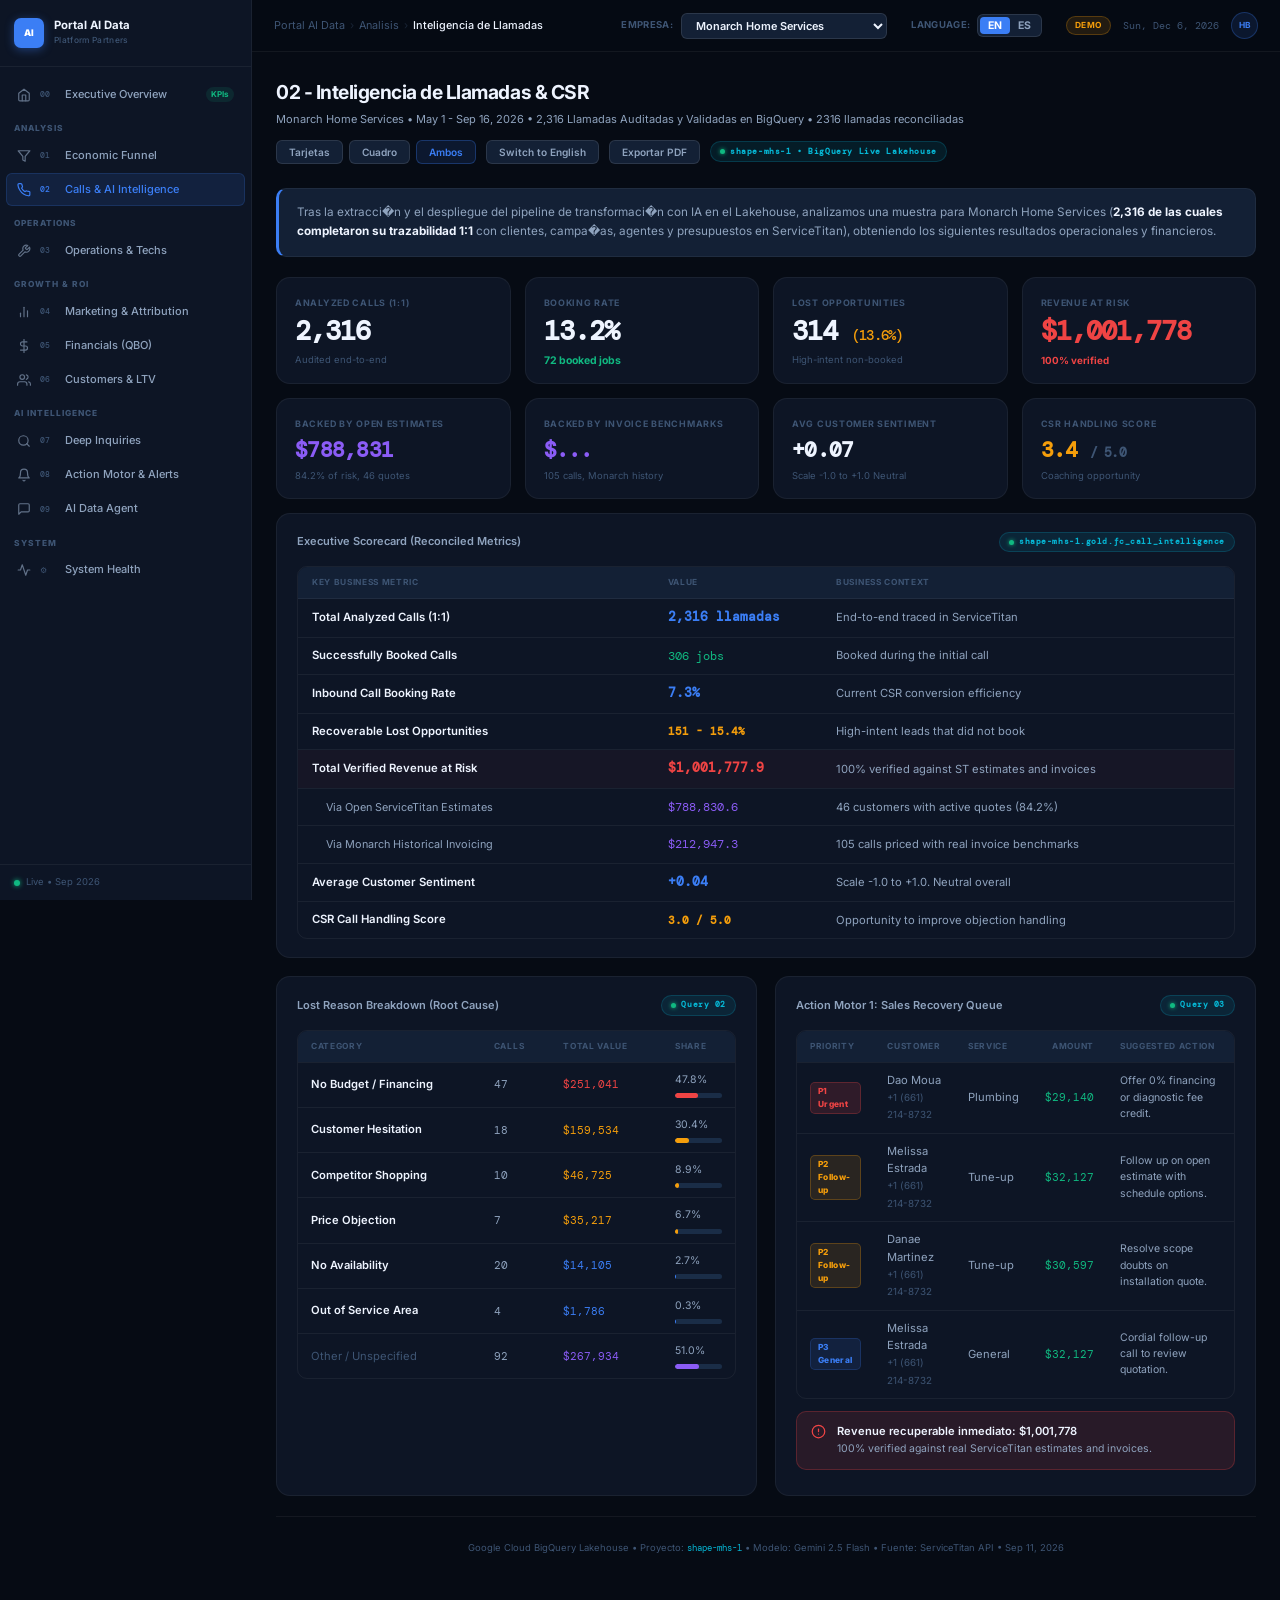
==== commit eeae787a: "Implementando Multilenguaje i18n.js" ====
--- a/llamadas.html
+++ b/llamadas.html
@@ -1,4 +1,4 @@
-﻿<!DOCTYPE html>
+<!DOCTYPE html>
 <html lang="es">
 <head>
   <meta charset="UTF-8">
@@ -299,6 +299,11 @@
 });
 </script>
 
+<!-- SCRIPTS -->
+<script src="js/i18n.js"></script>
+<script src="data/monarch.js"></script>
+<script src="data/demo.js"></script>
+<script src="js/data-engine.js"></script>
 <script src="js/nav.js"></script>
 <script>
   function setView(v) {
@@ -310,12 +315,29 @@
     else if (v==='table') { c.classList.add('hidden'); t.classList.remove('hidden'); }
     else { c.classList.remove('hidden'); t.classList.remove('hidden'); }
   }
-  let lang = 'es';
+
   function toggleLang() {
-    lang = lang==='es' ? 'en' : 'es';
-    document.getElementById('lang-btn').textContent = lang==='es' ? 'Switch to English' : 'Cambiar a Espanol';
-    document.querySelectorAll('[data-en]').forEach(el => { el.textContent = el.getAttribute('data-'+lang); });
-  }
+    const current = window.I18n ? window.I18n.currentLang : 'en';
+    const next = current === 'en' ? 'es' : 'en';
+    if (window.I18n) window.I18n.setLanguage(next);
+  }
+
+  document.addEventListener('languageChanged', (e) => {
+    const lang = e.detail.lang;
+    const btn = document.getElementById('lang-btn');
+    if (btn) btn.textContent = lang === 'en' ? 'Cambiar a Español' : 'Switch to English';
+    document.querySelectorAll('[data-en]').forEach(el => {
+      el.textContent = el.getAttribute('data-' + lang) || el.textContent;
+    });
+  });
+
+  // Trigger initial language translation on load
+  document.addEventListener('DOMContentLoaded', () => {
+    const lang = window.I18n ? window.I18n.currentLang : 'en';
+    document.querySelectorAll('[data-en]').forEach(el => {
+      el.textContent = el.getAttribute('data-' + lang) || el.textContent;
+    });
+  });
 </script>
 </body>
 </html>
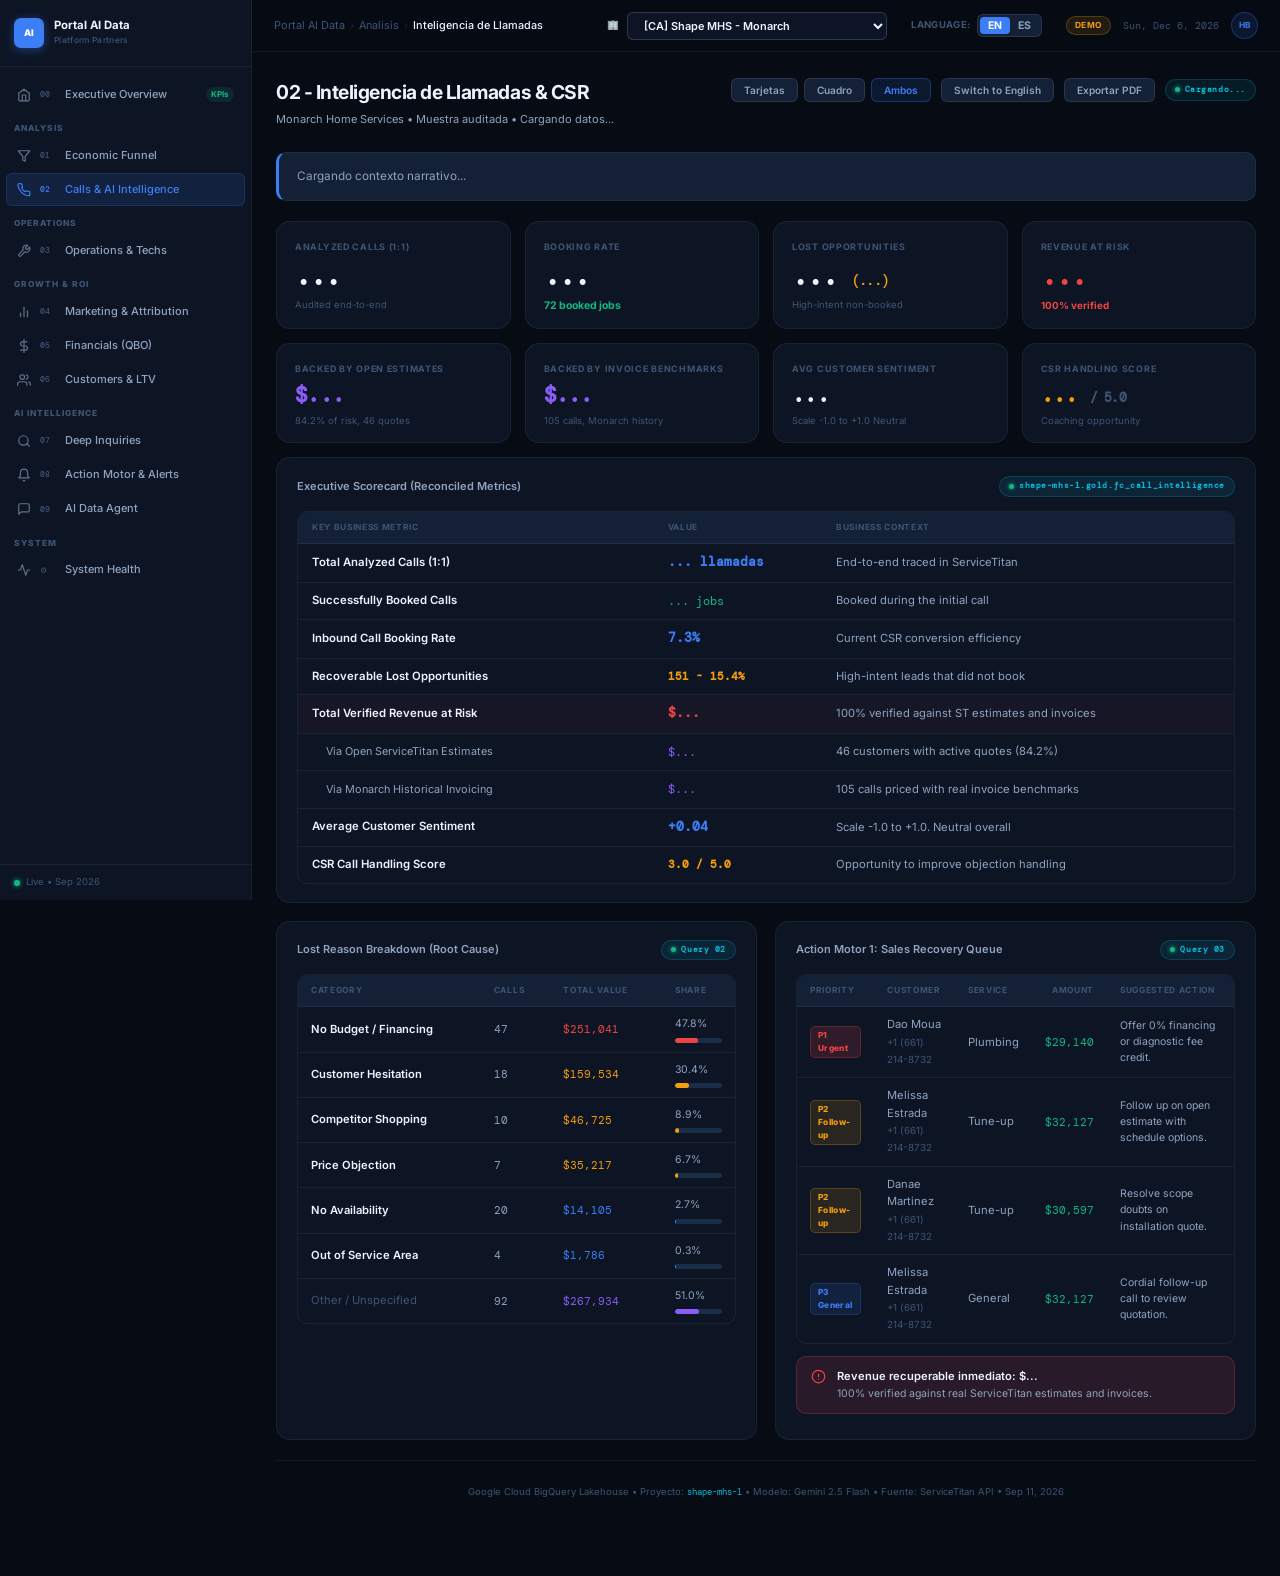
==== commit ec5563e6: "Implementando Multitenancia 4 bigquery_live" ====
--- a/llamadas.html
+++ b/llamadas.html
@@ -218,10 +218,6 @@
 </div>
 
 
-<script src="js/data.js"></script>
-<script src="data/monarch.js"></script>
-<script src="data/demo.js"></script>
-<script src="js/data-engine.js"></script>
 <script>
 document.addEventListener('dataLoaded', (e) => {
   const d = e.detail.data;
@@ -301,6 +297,7 @@
 
 <!-- SCRIPTS -->
 <script src="js/i18n.js"></script>
+<script src="js/data.js"></script>
 <script src="data/monarch.js"></script>
 <script src="data/demo.js"></script>
 <script src="js/data-engine.js"></script>
--- a/css/components.css
+++ b/css/components.css
@@ -204,27 +204,31 @@
 .status-dot { display: flex; align-items: center; gap: 5px; }
 .status-dot .dot { width: 7px; height: 7px; border-radius: 50%; }
 
-/* ── WIP Banner — Sección En Proceso ── */
-.wip-banner {
-  display: flex; align-items: flex-start; gap: 16px;
+/* ── WIP Banner & En Proceso Banner ── */
+.wip-banner, .en-proceso-banner {
+  display: flex; align-items: flex-start; gap: 14px;
   background: rgba(245,158,11,0.07);
   border: 1px solid rgba(245,158,11,0.22);
   border-left: 4px solid var(--amber);
   border-radius: var(--radius-md);
-  padding: 16px 20px; margin-bottom: 24px;
+  padding: 14px 18px; margin-bottom: 24px;
 }
 .wip-banner-icon {
-  width: 36px; height: 36px; border-radius: var(--radius-sm);
+  width: 32px; height: 32px; border-radius: var(--radius-sm);
   background: var(--amber-muted); display: flex; align-items: center; justify-content: center;
   flex-shrink: 0;
 }
-.wip-banner > svg { width: 18px; height: 18px; flex-shrink: 0; }
-.wip-banner-icon svg { width: 18px; height: 18px; color: var(--amber); }
-.wip-banner-body { flex: 1; }
-.wip-banner-title {
+.wip-banner > svg, .en-proceso-banner > svg, .wip-banner-icon svg {
+  width: 20px !important; height: 20px !important;
+  min-width: 20px !important; min-height: 20px !important;
+  max-width: 20px !important; max-height: 20px !important;
+  color: var(--amber); flex-shrink: 0; margin-top: 2px;
+}
+.wip-banner-body, .en-proceso-banner-body { flex: 1; }
+.wip-banner-title, .en-proceso-banner-title {
   font-size: 0.875rem; font-weight: 700; color: var(--text-1); margin-bottom: 4px;
 }
-.wip-banner-desc { font-size: 0.8rem; color: var(--text-2); line-height: 1.55; }
+.wip-banner-desc, .en-proceso-banner-text { font-size: 0.8rem; color: var(--text-2); line-height: 1.5; }
 .wip-banner-tags { display: flex; flex-wrap: wrap; gap: 6px; margin-top: 10px; }
 .wip-tag {
   padding: 2px 8px; border-radius: 100px;
@@ -254,5 +258,6 @@
 .skeleton-value { height: 28px; width: 55%; border-radius: 4px; background: var(--bg-surface-3); margin-bottom: 8px; }
 .skeleton-badge { display: inline-block; height: 16px; width: 60px; border-radius: 100px; background: var(--bg-surface-3); }
 
-.empty-state { display: flex; flex-direction: column; align-items: center; justify-content: center; opacity: 0.6; }
-.empty-state svg { width: 48px; height: 48px; margin-bottom: 10px; }
+.empty-state { display: flex; flex-direction: column; align-items: center; justify-content: center; opacity: 0.6; padding: 15px 0; }
+.empty-state svg { width: 28px !important; height: 28px !important; max-width: 28px !important; max-height: 28px !important; margin-bottom: 8px; }
+
